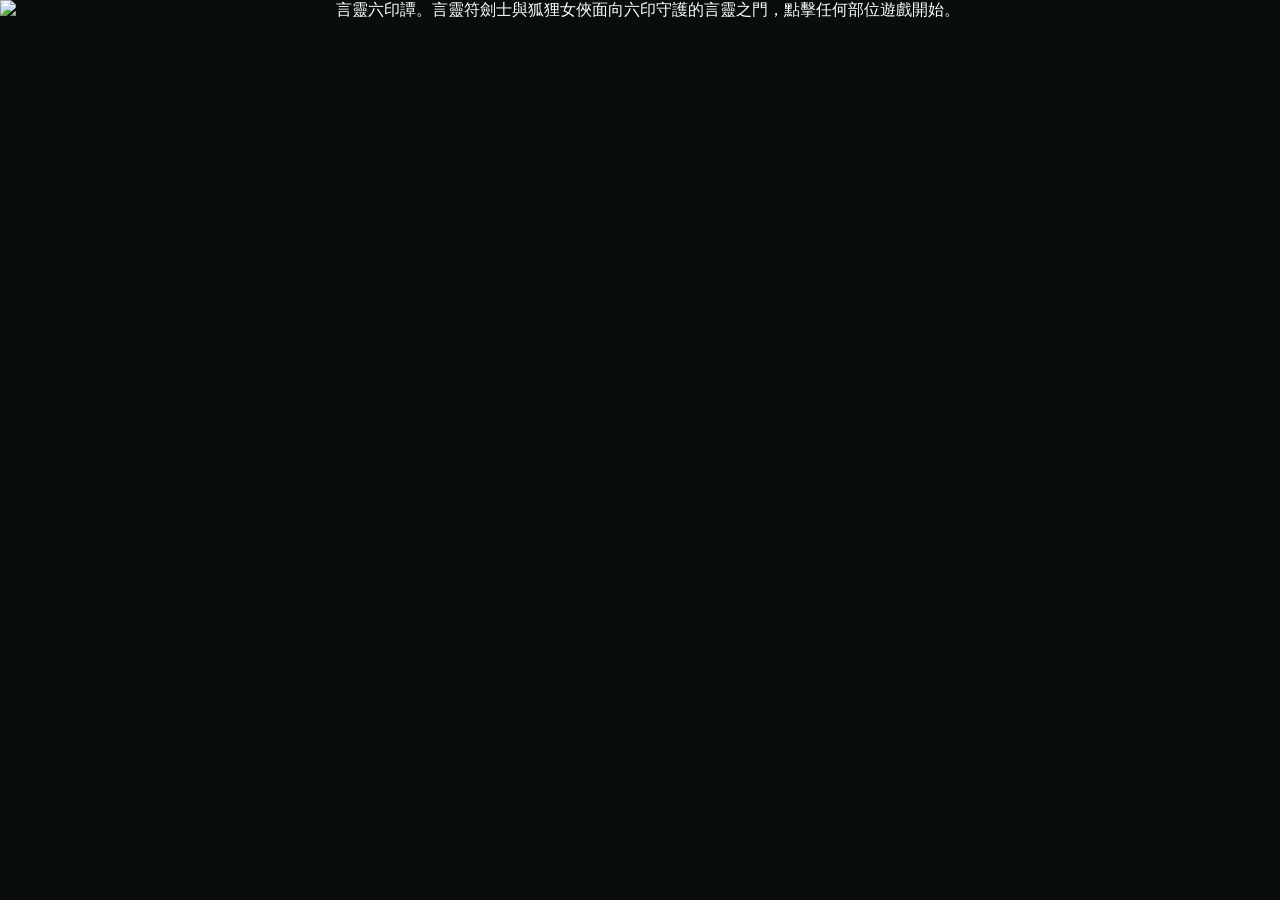
==== index.html @ 8b5f1834 "Publish Kotodama Japanese pronunciation RPG" ====
<!doctype html>
<html lang="zh-Hant">
<head>
  <meta charset="UTF-8">
  <meta name="viewport" content="width=device-width, initial-scale=1">
  <meta http-equiv="refresh" content="0; url=./大冒險地圖/index.html">
  <title>言靈六印譚｜日語假名大冒險</title>
  <script>
    location.replace("./大冒險地圖/index.html");
  </script>
</head>
<body>
  <p>正在進入《言靈六印譚》……</p>
  <p><a href="./大冒險地圖/index.html">若沒有自動前往，請點此開始冒險。</a></p>
</body>
</html>
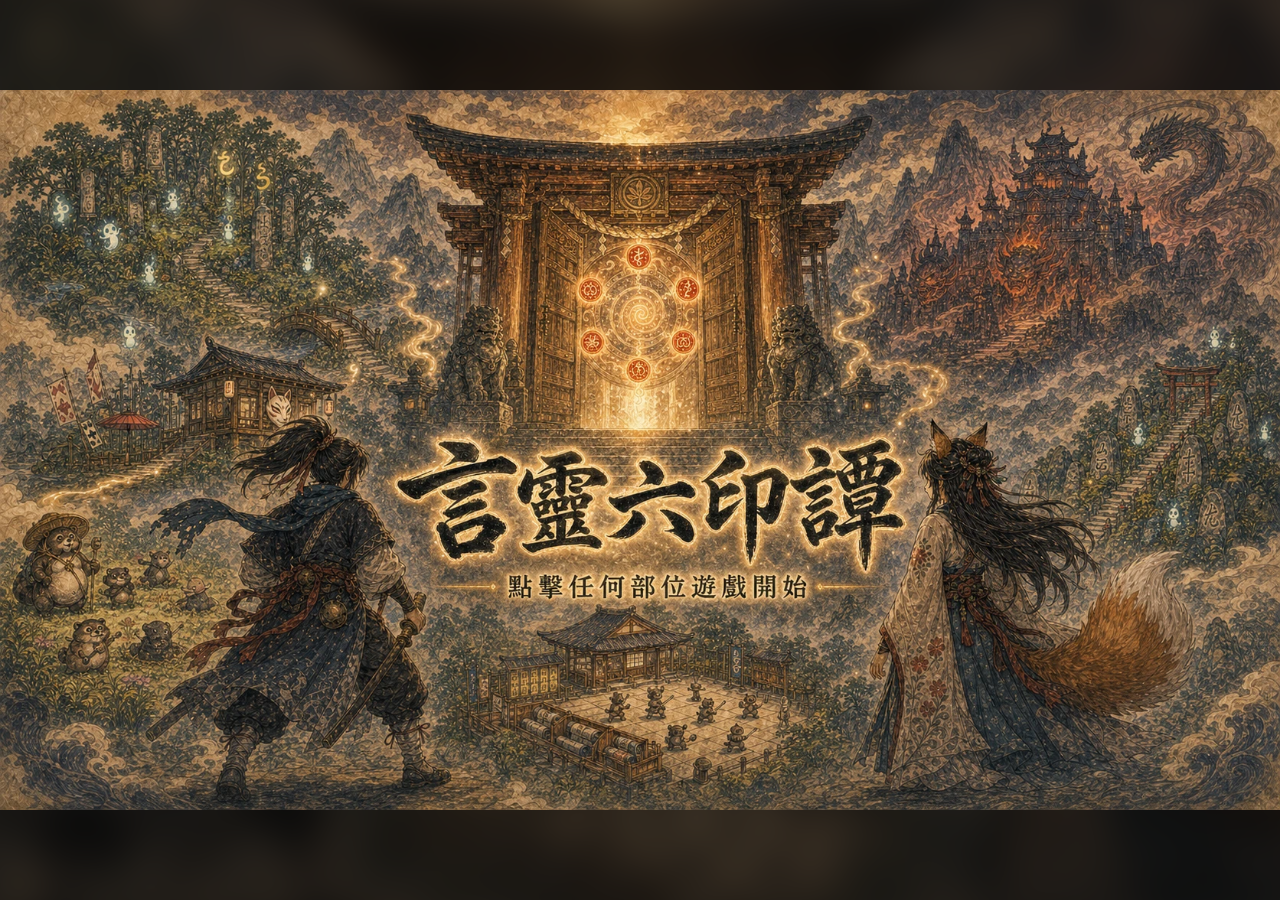
==== commit 0680f938: "perf: optimize game images and progressive loading" ====
--- a/index.html
+++ b/index.html
@@ -3,6 +3,7 @@
 <head>
   <meta charset="UTF-8">
   <meta name="viewport" content="width=device-width, initial-scale=1">
+  <link rel="icon" href="data:,">
   <meta http-equiv="refresh" content="0; url=./大冒險地圖/index.html">
   <title>言靈六印譚｜日語假名大冒險</title>
   <script>
